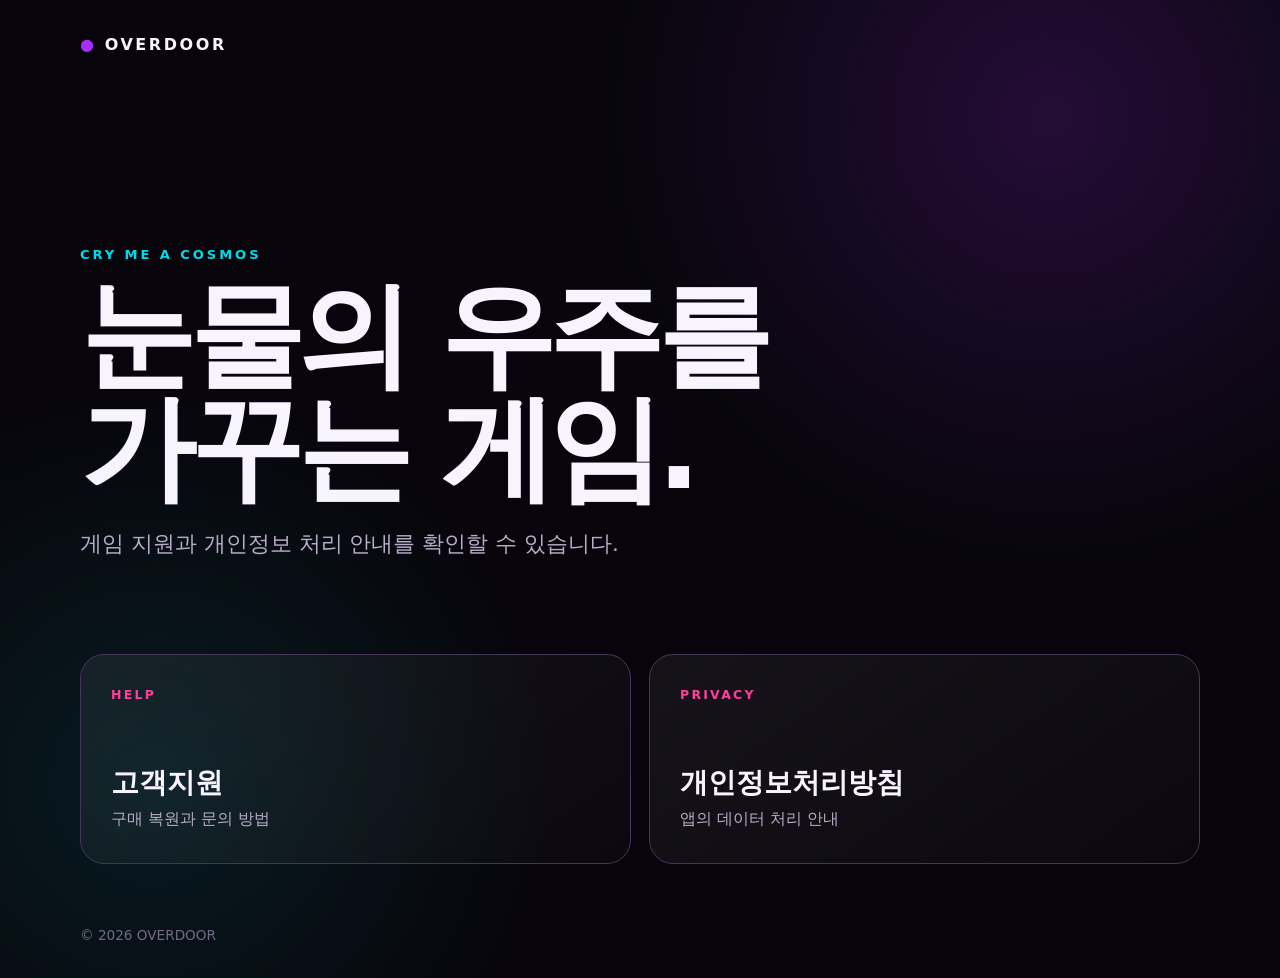
==== index.html @ f3a7cddc "Create OVERDOOR support site" ====
<!doctype html>
<html lang="ko">
<head>
  <meta charset="utf-8">
  <meta name="viewport" content="width=device-width, initial-scale=1">
  <meta name="description" content="OVERDOOR game support and privacy information.">
  <title>OVERDOOR</title>
  <link rel="stylesheet" href="assets/site.css">
</head>
<body>
  <main class="shell">
    <header class="brand">
      <span class="brand-mark" aria-hidden="true">●</span>
      <span>OVERDOOR</span>
    </header>
    <section class="hero">
      <p class="eyebrow">CRY ME A COSMOS</p>
      <h1>눈물의 우주를<br>가꾸는 게임.</h1>
      <p class="lead">게임 지원과 개인정보 처리 안내를 확인할 수 있습니다.</p>
    </section>
    <nav class="cards" aria-label="안내 페이지">
      <a class="card" href="cry-me-a-cosmos/support/">
        <span class="card-kicker">HELP</span>
        <strong>고객지원</strong>
        <span>구매 복원과 문의 방법</span>
      </a>
      <a class="card" href="cry-me-a-cosmos/privacy/">
        <span class="card-kicker">PRIVACY</span>
        <strong>개인정보처리방침</strong>
        <span>앱의 데이터 처리 안내</span>
      </a>
    </nav>
    <footer>© 2026 OVERDOOR</footer>
  </main>
</body>
</html>
---- assets/site.css ----
:root {
  color-scheme: dark;
  --ink: #f7f3ff;
  --muted: #b8acc8;
  --surface: #171321;
  --line: #443657;
  --violet: #a82dff;
  --cyan: #00dce7;
  --pink: #ff3f9e;
}

* { box-sizing: border-box; }

html { background: #07050b; }

body {
  min-height: 100vh;
  margin: 0;
  color: var(--ink);
  background:
    radial-gradient(circle at 82% 12%, rgba(168, 45, 255, .18), transparent 28rem),
    radial-gradient(circle at 12% 80%, rgba(0, 220, 231, .10), transparent 25rem),
    #07050b;
  font-family: ui-rounded, "Apple SD Gothic Neo", "Noto Sans KR", system-ui, sans-serif;
  line-height: 1.65;
}

a { color: inherit; }

.shell {
  width: min(1120px, calc(100% - 40px));
  min-height: 100vh;
  margin: 0 auto;
  display: flex;
  flex-direction: column;
}

.brand {
  padding: 32px 0;
  font-weight: 900;
  letter-spacing: .16em;
}

.brand a { text-decoration: none; }
.brand-mark { color: var(--violet); }

.hero { padding: clamp(56px, 11vw, 150px) 0 70px; }
.eyebrow { color: var(--cyan); font-size: .82rem; font-weight: 900; letter-spacing: .22em; }

h1 {
  max-width: 850px;
  margin: 12px 0 20px;
  font-size: clamp(3rem, 9vw, 7.5rem);
  line-height: .98;
  letter-spacing: -.055em;
}

.lead { max-width: 720px; color: var(--muted); font-size: clamp(1.05rem, 2vw, 1.35rem); }

.cards { display: grid; grid-template-columns: repeat(2, 1fr); gap: 18px; }
.card {
  min-height: 210px;
  padding: 30px;
  display: flex;
  flex-direction: column;
  justify-content: flex-end;
  border: 1px solid var(--line);
  border-radius: 24px;
  background: linear-gradient(145deg, rgba(255,255,255,.06), rgba(255,255,255,.015));
  text-decoration: none;
  transition: transform .18s ease, border-color .18s ease;
}
.card:hover, .card:focus-visible { transform: translateY(-4px); border-color: var(--violet); }
.card strong { font-size: 1.75rem; }
.card > span:last-child { color: var(--muted); }
.card-kicker { margin-bottom: auto; color: var(--pink); font-size: .78rem; font-weight: 900; letter-spacing: .18em; }

footer { margin-top: auto; padding: 60px 0 32px; color: #756985; font-size: .85rem; }
footer a { color: var(--muted); }

.document-shell { width: min(880px, calc(100% - 40px)); }
.document { padding: 40px 0 20px; }
.document h1 { font-size: clamp(2.8rem, 8vw, 5.6rem); }
.document h2 { margin: 52px 0 12px; font-size: 1.45rem; }
.document h3 { margin: 34px 0 8px; font-size: 1.1rem; }
.document p, .document li { color: #d2c9df; }
.document a { color: #75f8ff; text-underline-offset: 4px; }
.policy-date { color: var(--muted) !important; }
.document hr { margin: 70px 0; border: 0; border-top: 1px solid var(--line); }

.contact-panel {
  margin: 42px 0;
  padding: 28px;
  border: 1px solid var(--violet);
  border-radius: 20px;
  background: rgba(168, 45, 255, .08);
}
.contact-panel span { display: block; color: var(--pink); font-size: .75rem; font-weight: 900; letter-spacing: .16em; }
.contact-panel a { font-size: clamp(1.3rem, 4vw, 2.1rem); font-weight: 800; text-decoration: none; overflow-wrap: anywhere; }

@media (max-width: 680px) {
  .cards { grid-template-columns: 1fr; }
  .hero { padding-top: 48px; }
  .card { min-height: 170px; }
}

@media (prefers-reduced-motion: reduce) {
  .card { transition: none; }
}
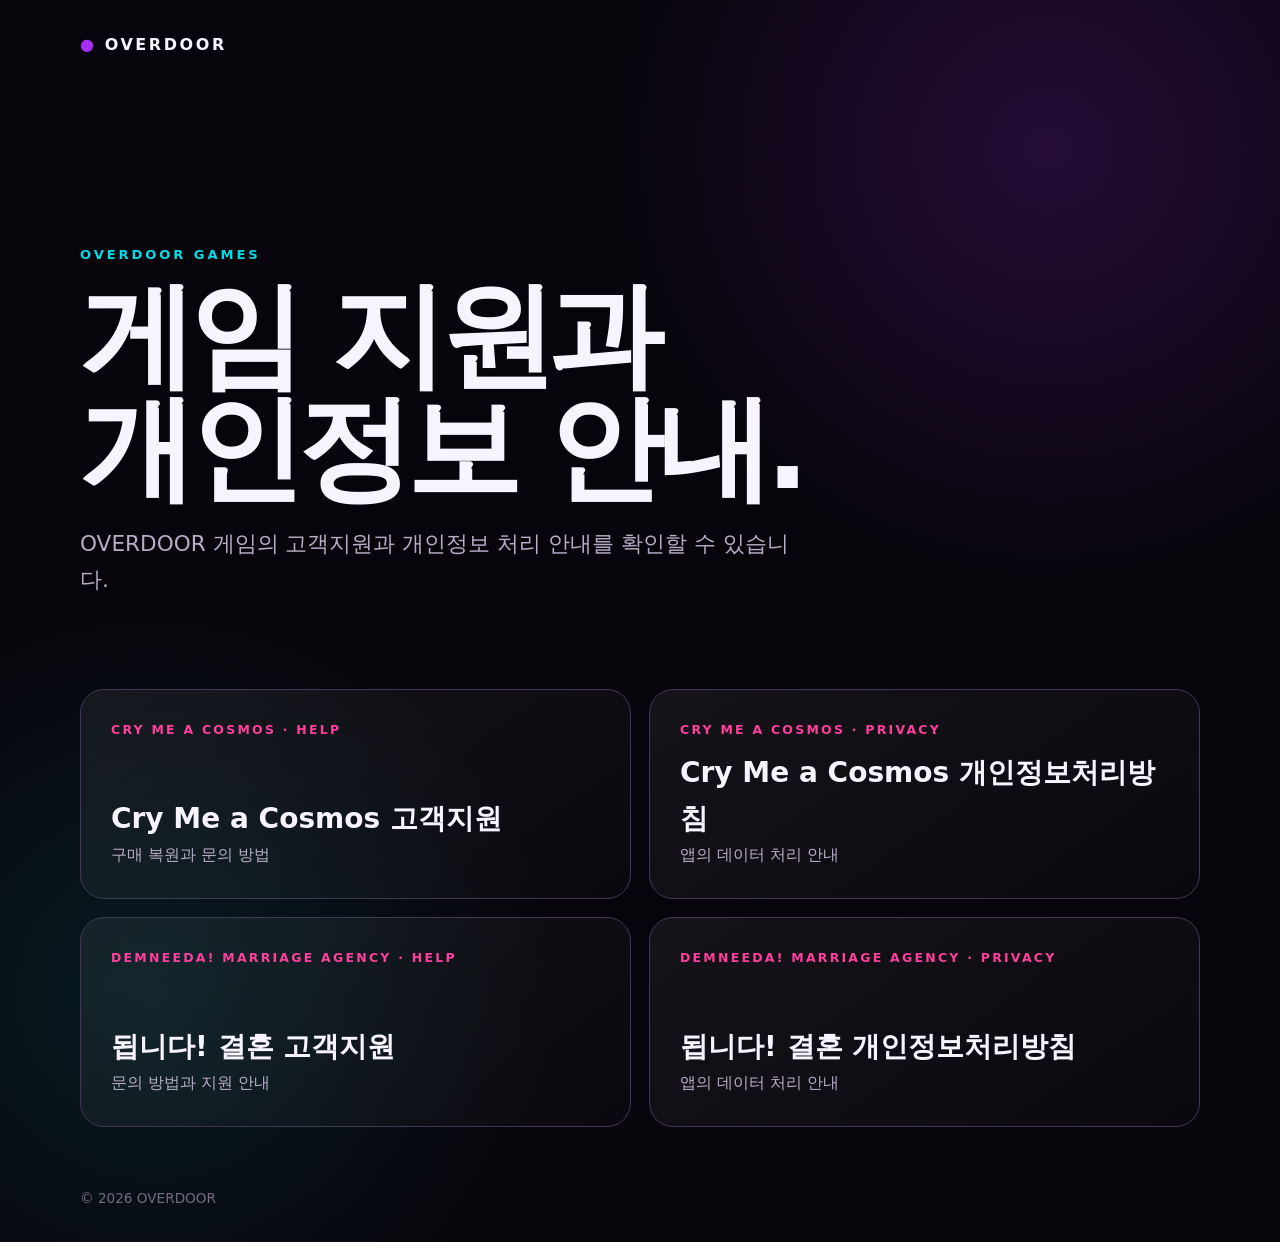
==== commit a22f54f6: "Add DEMNEEDA support and privacy pages" ====
--- a/index.html
+++ b/index.html
@@ -14,19 +14,29 @@
       <span>OVERDOOR</span>
     </header>
     <section class="hero">
-      <p class="eyebrow">CRY ME A COSMOS</p>
-      <h1>눈물의 우주를<br>가꾸는 게임.</h1>
-      <p class="lead">게임 지원과 개인정보 처리 안내를 확인할 수 있습니다.</p>
+      <p class="eyebrow">OVERDOOR GAMES</p>
+      <h1>게임 지원과<br>개인정보 안내.</h1>
+      <p class="lead">OVERDOOR 게임의 고객지원과 개인정보 처리 안내를 확인할 수 있습니다.</p>
     </section>
     <nav class="cards" aria-label="안내 페이지">
       <a class="card" href="cry-me-a-cosmos/support/">
-        <span class="card-kicker">HELP</span>
-        <strong>고객지원</strong>
+        <span class="card-kicker">CRY ME A COSMOS · HELP</span>
+        <strong>Cry Me a Cosmos 고객지원</strong>
         <span>구매 복원과 문의 방법</span>
       </a>
       <a class="card" href="cry-me-a-cosmos/privacy/">
-        <span class="card-kicker">PRIVACY</span>
-        <strong>개인정보처리방침</strong>
+        <span class="card-kicker">CRY ME A COSMOS · PRIVACY</span>
+        <strong>Cry Me a Cosmos 개인정보처리방침</strong>
+        <span>앱의 데이터 처리 안내</span>
+      </a>
+      <a class="card" href="demneeda-marriage-agency/support/">
+        <span class="card-kicker">DEMNEEDA! MARRIAGE AGENCY · HELP</span>
+        <strong>됩니다! 결혼 고객지원</strong>
+        <span>문의 방법과 지원 안내</span>
+      </a>
+      <a class="card" href="demneeda-marriage-agency/privacy/">
+        <span class="card-kicker">DEMNEEDA! MARRIAGE AGENCY · PRIVACY</span>
+        <strong>됩니다! 결혼 개인정보처리방침</strong>
         <span>앱의 데이터 처리 안내</span>
       </a>
     </nav>
